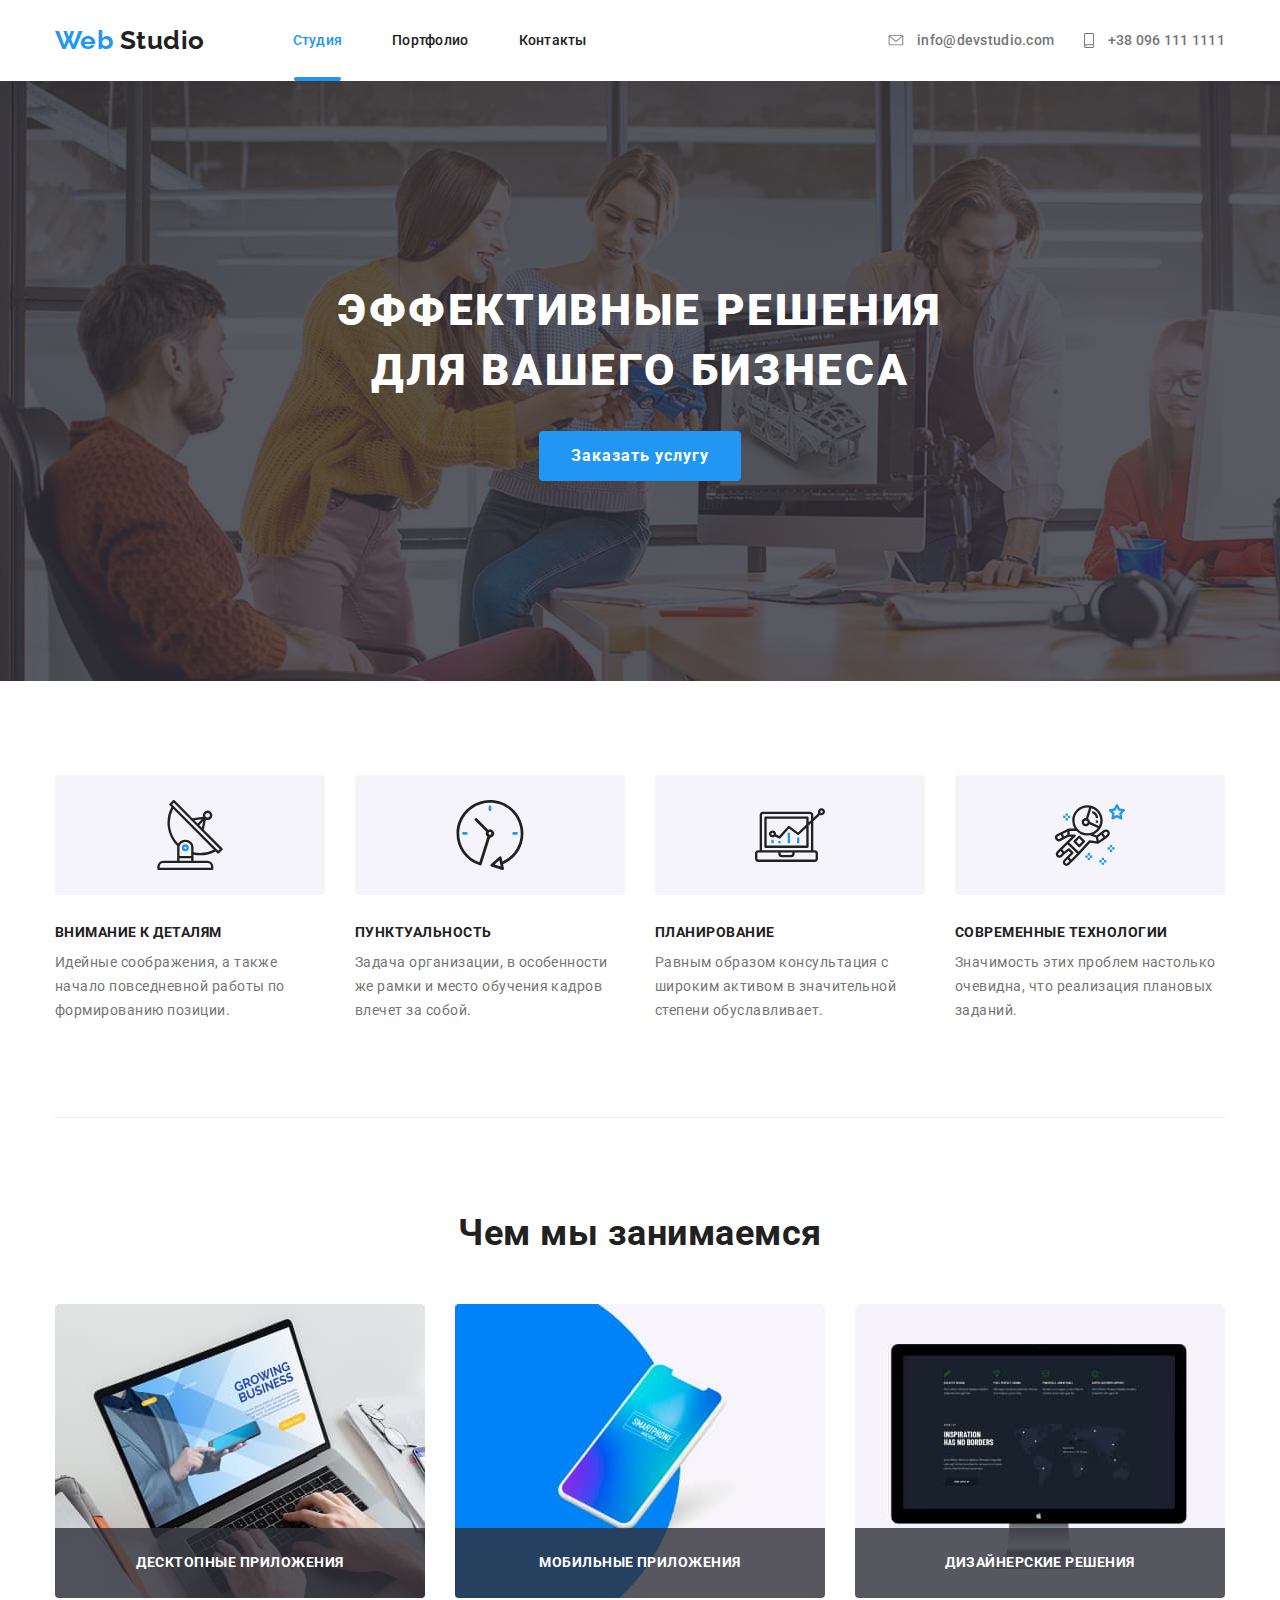
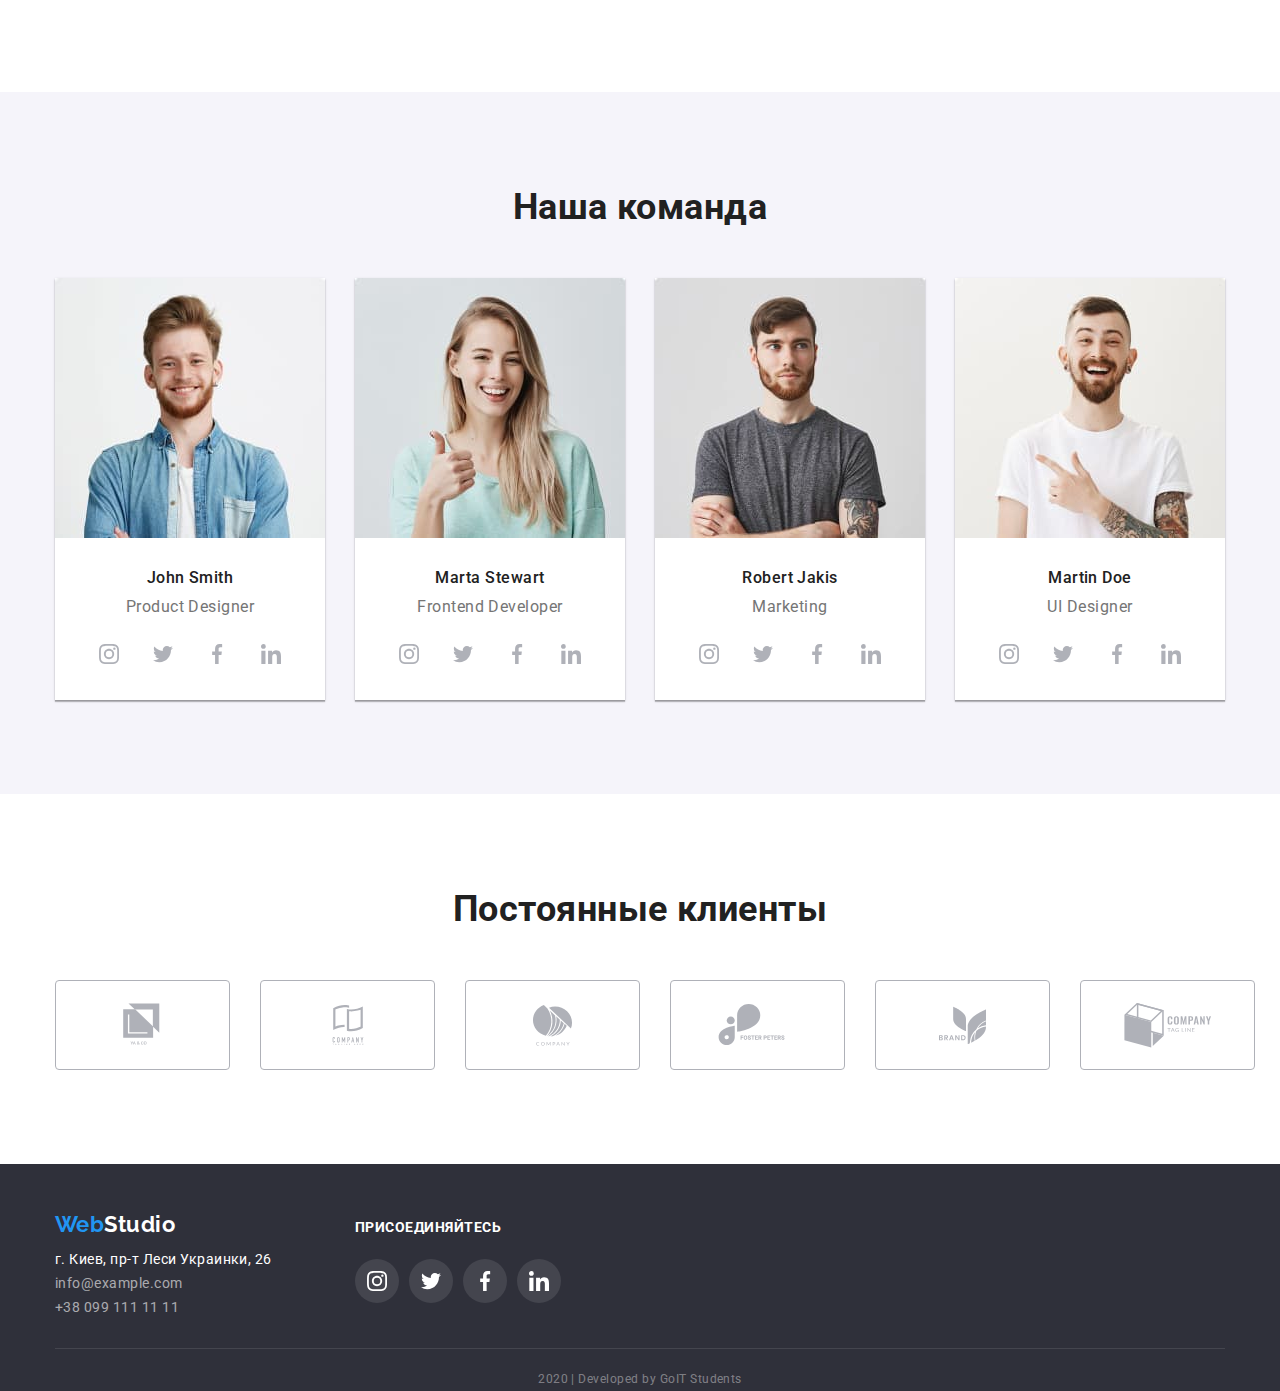
==== index.html @ d73bc552 "Create index.html" ====
<!DOCTYPE html>
<html lang="ru">
  <head>
    <meta charset="UTF-8" />
    <meta name="viewport" content="width=device-width, initial-scale=1.0" />
    <title>Document</title>
    <link
      href="https://fonts.googleapis.com/css2?family=Raleway:wght@700&family=Roboto:wght@400;500;700;900&display=swap"
      rel="stylesheet"
    />
    <link
      rel="stylesheet"
      href="https://cdnjs.cloudflare.com/ajax/libs/modern-normalize/0.6.0/modern-normalize.min.css"
    />
    <link rel="stylesheet" href="./css/styles.css" />
  </head>

  <body>
    <!--Шапка проекту-->
    <header class="header">
      <div class="container">
        <div class="navigation">
          <nav class="navigation">
            <a href="" lang="en" class="logo"><span>Web</span> Studio</a>
            <ul class="site-nav">
              <li class="item">
                <a href="./index.html" class="link current first">Студия</a>
              </li>
              <li class="item">
                <a href="./portfolio.html" class="link">Портфолио</a>
              </li>
              <li class="item"><a href="" class="link">Контакты</a></li>
            </ul>
          </nav>
          <address class="address">
            <ul class="comunication">
              <li class="item">
                <a
                  class="link"
                  href="mailto:info@devstudio.com"
                  aria-label="электронная почта"
                  ><svg class="icon" width="16px" height="11px">
                    <use href="./images/symbol-defs.svg#icon-envelope"></use>
                  </svg>
                  info@devstudio.com
                </a>
              </li>
              <li class="item">
                <a
                  class="link"
                  href="tel:+380961111111"
                  aria-label="номер телефона"
                >
                  <svg class="icon" width="10px" height="15px">
                    <use href="./images/symbol-defs.svg#icon-smartphone"></use>
                  </svg>
                  +38 096 111 1111
                </a>
              </li>
            </ul>
          </address>
        </div>
      </div>
    </header>

    <main>
      <!--Головний заголовок-->

      <section class="main">
        <div class="main-content">
          <h1 class="main-title">
            эффективные решения <br />
            для вашего бизнеса
          </h1>
          <button class="main-button">Заказать услугу</button>
        </div>
      </section>

      <!--Рішення для бізнесу-->
      <section class="recipe-success">
        <div class="container">
          <h2 class="visually-hidden">Залог успеха</h2>
          <ul class="list">
            <li class="item">
              <div class="button" aria-label="антена">
                <svg class="icon">
                  <use href="./images/symbol-defs.svg#icon-antenna"></use>
                </svg>
              </div>
              <h3 class="header">Внимание к деталям</h3>
              <p class="text">
                Идейные соображения, а также начало повседневной работы по
                формированию позиции.
              </p>
            </li>
            <li class="item">
              <div class="button" aria-label="часы">
                <svg class="icon">
                  <use href="./images/symbol-defs.svg#icon-clock"></use>
                </svg>
              </div>
              <h3 class="header">Пунктуальность</h3>
              <p class="text">
                Задача организации, в особенности же рамки и место обучения
                кадров влечет за собой.
              </p>
            </li>
            <li class="item">
              <div class="button" aria-label="диаграмма">
                <svg class="icon">
                  <use href="./images/symbol-defs.svg#icon-diagram"></use>
                </svg>
              </div>
              <h3 class="header">Планирование</h3>
              <p class="text">
                Равным образом консультация с широким активом в значительной
                степени обуславливает.
              </p>
            </li>
            <li class="item">
              <div class="button" aria-label="астронавт">
                <svg class="icon">
                  <use href="./images/symbol-defs.svg#icon-astronaut"></use>
                </svg>
              </div>
              <h3 class="header">Современные технологии</h3>
              <p class="text">
                Значимость этих проблем настолько очевидна, что реализация
                плановых заданий.
              </p>
            </li>
          </ul>
        </div>
      </section>

      <!--Чим ми займаємося-->

      <section class="activity">
        <div class="container">
          <h2 class="title">Чем мы занимаемся</h2>
          <ul class="activity-list">
            <li class="item">
              <img
                class="img"
                src="./images/img(6).jpg"
                alt="открытый ноутбук"
                width="370"
                height="294"
              />

              <p class="activity-text">Десктопные приложения</p>
            </li>
            <li class="item">
              <img
                class="img"
                src="./images/box(1).jpg"
                alt="смартфон"
                width="370"
                height="294"
              />

              <p class="activity-text">Мобильные приложения</p>
            </li>
            <li class="item">
              <img
                class="img"
                src="./images/img(1)(1).jpg"
                alt="монитор"
                width="370"
                height="294"
              />

              <p class="activity-text">Дизайнерские решения</p>
            </li>
          </ul>
        </div>
      </section>

      <!--Наша команда-->
      <section class="command-player">
        <div class="container">
          <h2>Наша команда</h2>
          <ul lang="en" class="list">
            <li class="item">
              <img
                src="./images/img(2)(1).jpg"
                alt="photo of John"
                width="270"
                height="260"
              />
              <h3 class="name">John Smith</h3>
              <p class="text">Product Designer</p>
              <ul class="social-links">
                <li class="item">
                  <a class="link" href="" aria-label="ссылка на инстаграм">
                    <svg class="icon" width="20px" hight="20px">
                      <use href="./images/symbol-defs.svg#icon-instagram"></use>
                    </svg>
                  </a>
                </li>
                <li class="item">
                  <a class="link" href="" aria-label="ссылка на твиттер">
                    <svg class="icon" width="20px" hight="20px">
                      <use href="./images/symbol-defs.svg#icon-twitter"></use>
                    </svg>
                  </a>
                </li>
                <li class="item">
                  <a class="link" href="" aria-label="ссылка на фейсбук">
                    <svg class="icon" width="20px" hight="20px">
                      <use href="./images/symbol-defs.svg#icon-facebook"></use>
                    </svg>
                  </a>
                </li>
                <li class="item">
                  <a class="link" href="" aria-label="ссылка на линкедин">
                    <svg class="icon" width="20px" hight="20px">
                      <use href="./images/symbol-defs.svg#icon-linkedin"></use>
                    </svg>
                  </a>
                </li>
              </ul>
            </li>
            <li class="item">
              <img
                src="./images/img(3)(1).jpg"
                alt="photo of Marta"
                width="270"
                height="260"
              />
              <h3 class="name">Marta Stewart</h3>
              <p class="text">Frontend Developer</p>
              <ul class="social-links">
                <li class="item">
                  <a class="link" href="" aria-label="ссылка на инстаграм">
                    <svg class="icon" width="20px" hight="20px">
                      <use href="./images/symbol-defs.svg#icon-instagram"></use>
                    </svg>
                  </a>
                </li>
                <li class="item">
                  <a class="link" href="" aria-label="ссылка на твиттер">
                    <svg class="icon" width="20px" hight="20px">
                      <use href="./images/symbol-defs.svg#icon-twitter"></use>
                    </svg>
                  </a>
                </li>
                <li class="item">
                  <a class="link" href="" aria-label="ссылка на фейсбук">
                    <svg class="icon" width="20px" hight="20px">
                      <use href="./images/symbol-defs.svg#icon-facebook"></use>
                    </svg>
                  </a>
                </li>
                <li class="item">
                  <a class="link" href="" aria-label="ссылка на линкедин">
                    <svg class="icon" width="20px" hight="20px">
                      <use href="./images/symbol-defs.svg#icon-linkedin"></use>
                    </svg>
                  </a>
                </li>
              </ul>
            </li>
            <li class="item">
              <img
                src="./images/img(4)(1).jpg"
                alt="photo of Robert"
                width="270"
                height="260"
              />
              <h3 class="name">Robert Jakis</h3>
              <p class="text">Marketing</p>
              <ul class="social-links">
                <li class="item">
                  <a class="link" href="" aria-label="ссылка на инстаграм">
                    <svg class="icon" width="20px" hight="20px">
                      <use href="./images/symbol-defs.svg#icon-instagram"></use>
                    </svg>
                  </a>
                </li>
                <li class="item">
                  <a class="link" href="" aria-label="ссылка на твиттер">
                    <svg class="icon" width="20px" hight="20px">
                      <use href="./images/symbol-defs.svg#icon-twitter"></use>
                    </svg>
                  </a>
                </li>
                <li class="item">
                  <a class="link" href="" aria-label="ссылка на фейсбук">
                    <svg class="icon" width="20px" hight="20px">
                      <use href="./images/symbol-defs.svg#icon-facebook"></use>
                    </svg>
                  </a>
                </li>
                <li class="item">
                  <a class="link" href="" aria-label="ссылка на линкедин">
                    <svg class="icon" width="20px" hight="20px">
                      <use href="./images/symbol-defs.svg#icon-linkedin"></use>
                    </svg>
                  </a>
                </li>
              </ul>
            </li>
            <li class="item">
              <img
                src="./images/img(5)(1).jpg"
                alt="photo of Martin"
                width="270"
                height="260"
              />
              <h3 class="name">Martin Doe</h3>
              <p class="text">UI Designer</p>
              <ul class="social-links">
                <li class="item">
                  <a class="link" href="" aria-label="ссылка на инстаграм">
                    <svg class="icon" width="20px" hight="20px">
                      <use href="./images/symbol-defs.svg#icon-instagram"></use>
                    </svg>
                  </a>
                </li>
                <li class="item">
                  <a class="link" href="" aria-label="ссылка на твиттер">
                    <svg class="icon" width="20px" hight="20px">
                      <use href="./images/symbol-defs.svg#icon-twitter"></use>
                    </svg>
                  </a>
                </li>
                <li class="item">
                  <a class="link" href="" aria-label="ссылка на фейсбук">
                    <svg class="icon" width="20px" hight="20px">
                      <use href="./images/symbol-defs.svg#icon-facebook"></use>
                    </svg>
                  </a>
                </li>
                <li class="item">
                  <a class="link" href="" aria-label="ссылка на линкедин">
                    <svg class="icon" width="20px" hight="20px">
                      <use href="./images/symbol-defs.svg#icon-linkedin"></use>
                    </svg>
                  </a>
                </li>
              </ul>
            </li>
          </ul>
        </div>
      </section>
      <section class="clients">
        <div class="container">
          <h2 class="header">Постоянные клиенты</h2>
          <ul class="clients-list">
            <li class="item">
              <a class="link" href="">
                <svg class="icon" width="44px" height="49px">
                  <use href="./images/symbol-defs.svg#icon-logo1"></use>
                </svg>
              </a>
            </li>
            <li class="item">
              <a class="link" href="">
                <svg class="icon" width="40px" height="52px">
                  <use href="./images/symbol-defs.svg#icon-logo2"></use>
                </svg>
              </a>
            </li>
            <li class="item">
              <a class="link" href="">
                <svg class="icon" width="41px" height="43px">
                  <use href="./images/symbol-defs.svg#icon-logo3"></use>
                </svg>
              </a>
            </li>
            <li class="item">
              <a class="link" href="">
                <svg class="icon" width="80px" height="42px">
                  <use href="./images/symbol-defs.svg#icon-logo4"></use>
                </svg>
              </a>
            </li>
            <li class="item">
              <a class="link" href="">
                <svg class="icon" width="59px" height="47px">
                  <use href="./images/symbol-defs.svg#icon-logo5"></use>
                </svg>
              </a>
            </li>
            <li class="item">
              <a class="link" href="">
                <svg class="icon" width="88px" height="45px">
                  <use href="./images/symbol-defs.svg#icon-logo6"></use>
                </svg>
              </a>
            </li>
          </ul>
        </div>
      </section>
    </main>
    <footer class="footer">
      <div class="container">
        <div class="footer-up">
          <a href="" lang="en" class="logo"><span>Web</span>Studio</a>
          <h2 class="footer-call">присоединяйтесь</h2>
        </div>
        <div class="footer-middle">
          <address class="address">
            г. Киев, пр-т Леси Украинки, 26
            <ul class="footer-nav">
              <li>
                <a href="mailto:info@example.com" class="footer-link"
                  >info@example.com</a
                >
              </li>
              <li>
                <a href="tell:+380991111111" class="footer-link"
                  >+38 099 111 11 11</a
                >
              </li>
            </ul>
          </address>

          <ul class="social-links">
            <li class="item">
              <a class="link" href="" aria-label="ссылка на инстаграм">
                <svg class="icon" width="20px" hight="20px">
                  <use href="./images/symbol-defs.svg#icon-instagram"></use>
                </svg>
              </a>
            </li>
            <li class="item">
              <a class="link" href="" aria-label="ссылка на твиттер">
                <svg class="icon" width="20px" hight="20px">
                  <use href="./images/symbol-defs.svg#icon-twitter"></use>
                </svg>
              </a>
            </li>
            <li class="item">
              <a class="link" href="" aria-label="ссылка на фейсбук">
                <svg class="icon" width="20px" hight="20px">
                  <use href="./images/symbol-defs.svg#icon-facebook"></use>
                </svg>
              </a>
            </li>
            <li class="item">
              <a class="link" href="" aria-label="ссылка на линкедин">
                <svg class="icon" width="20px" hight="20px">
                  <use href="./images/symbol-defs.svg#icon-linkedin"></use>
                </svg>
              </a>
            </li>
          </ul>
        </div>

        <p class="footer-developer">2020 | Developed by GoIT Students</p>
      </div>
    </footer>
  </body>
</html>
---- css/styles.css ----
/*Основний колір тексту #212121*/
/*Другорядний колір тексту #757575*/
/* білий колір #FFFFFF */
/* колір акценту #2196F3 */
/* колір футера тексту rgba(255, 255, 255, 0.6) */
/* Другорядний колір фону #F5F4FA*/
/* Колір фону футера #2F303A */
:root {
  --primery-text-color: #212121;
  --section-text-color: #757575;
  --accent-color: #2196f3;
  --primery-bcg-color: #ffffff;
  --footer-bcg-color: #2f303a;
}
html {
  box-sizing: border-box;
  line-height: 0;
}
*,
*::before,
*::after {
  box-sizing: inherit;
}
.container {
  width: 1200px;
  margin-left: auto;
  margin-right: auto;
  padding-left: 15px;
  padding-right: 15px;
}
body {
  background-color: var(--primery-bcg-color);
  color: var(--primery-text-color);

  font-family: Roboto, sans-serif;
  letter-spacing: 0.03em;
}
a {
  color: inherit;
  text-decoration: none;
  margin: 0;
  padding: 0;
  border: none;
  box-shadow: none;
}
ul {
  list-style: none;
  margin: 0;
  padding: 0;
}
img {
  height: auto;
}
.visually-hidden {
  position: absolute;
  width: 1px;
  height: 1px;
  border: 0;
  margin: -1px;
  padding: 0;
  clip: rect(0 0 0 0);
  overflow: hidden;
}
.header {
  position: relative;
}
.navigation {
  display: flex;
  align-items: center;
}
.logo {
  font-family: Raleway, sans-serif;
  font-weight: 700;
  font-size: 26px;
  line-height: 1.2;
  width: 153px;
  margin-right: 85px;
  padding-top: 25px;
  padding-bottom: 25px;
}
.logo span {
  color: var(--accent-color);
}
.navigation .address {
  font-style: normal;
  margin-left: auto;
}
.site-nav {
  font-weight: 500;
  font-size: 14px;
  line-height: 1.14;
  letter-spacing: 0.02em;

  display: flex;
}

.site-nav .item {
  margin-right: 50px;
}
.site-nav .item:last-child {
  margin-right: 0px;
}
.site-nav .link:hover,
.site-nav .link:focus {
  color: var(--accent-color);
}
.site-nav .link.current {
  color: var(--accent-color);
  display: flex;
  justify-content: center;
}
.link.current.first {
  width: 49px;
}
.link.current.second {
  width: 77px;
}
.site-nav .link.current::after {
  position: absolute;
  bottom: 0;
  display: block;
  background-repeat: no-repeat;
  content: "";
  height: 4px;
}
.first::after {
  width: 47px;
  background-image: url(./../images/hover1.svg);
}
.second::after {
  width: 77px;
  background-image: url(./../images/hover2.svg);
}

.comunication {
  color: var(--section-text-color);

  font-weight: 500;
  font-size: 14px;
  line-height: 1.14;
  letter-spacing: 0.02em;
  display: flex;
}
.comunication .item {
  margin-right: 30px;
}
.comunication .item:last-child {
  margin-right: 0px;
}

.comunication .link:hover,
.comunication .link:focus {
  color: var(--accent-color);
}
.comunication .icon {
  fill: currentColor;
  margin-right: 10px;
  vertical-align: middle;
}

h1,
h2,
h3 {
  margin: 0;
}
h2 {
  font-weight: 700;
  font-size: 36px;
  line-height: 1.17;
  text-align: center;
}
p {
  margin: 0;
}
.main {
  height: 600px;
  max-width: 1600px;
  margin-left: auto;
  margin-right: auto;
  padding-bottom: 94px;
  background-color: rgba(47, 48, 58, 0.8);
  background-image: linear-gradient(
      to right,
      rgba(47, 48, 58, 0.8),
      rgba(47, 48, 58, 0.8)
    ),
    url("../images/Header\ img\(1\).jpg");
}
.main-content {
  text-align: center;
  padding-top: 200px;
}
.main-title {
  color: #ffffff;

  font-weight: 900;
  font-size: 44px;
  line-height: 1.36;

  letter-spacing: 0.06em;
  text-transform: uppercase;
  height: 104px;

  margin-bottom: 46px;
}

.main-button {
  background-color: var(--accent-color);
  color: #ffffff;

  font-weight: 700;
  font-size: 16px;
  line-height: 1.88;

  letter-spacing: 0.06em;
  height: 50px;
  min-width: 200px;
  padding: 10px 32px;
  border-radius: 4px;
  border: 0;
}
.recipe-success {
  padding-top: 94px;
}
.recipe-success .list {
  display: flex;
  border-bottom-width: 1px;
  border-bottom-style: solid;
  border-bottom-color: #ececec;
  padding-bottom: 94px;
}
.recipe-success .item {
  width: 270px;
  margin-right: 30px;
}

.recipe-success .item:last-child {
  margin-right: 0px;
}
.recipe-success .button {
  height: 120px;
  background: #f5f4fa;
  border-radius: 4px;
  padding: 25px 100px;
}
.recipe-success .icon {
  width: 70px;
  height: 70px;
}

.recipe-success .header {
  font-weight: 700;
  font-size: 14px;
  line-height: 1.14;
  text-transform: uppercase;
  padding-top: 30px;
  margin-bottom: 10px;
}
.recipe-success .text {
  color: var(--section-text-color);

  font-size: 14px;
  line-height: 1.71;
}

.activity {
  padding-top: 94px;
  padding-bottom: 94px;
}
.activity-img {
}
.activity .title {
  margin-bottom: 50px;
}
.activity-list {
  display: flex;
}
.activity .item {
  position: relative;
  height: 294px;
  width: 370px;
  text-align: center;
  margin-right: 30px;
}
.activity .item:last-child {
  margin-right: 0;
}

.activity-text {
  position: absolute;
  bottom: 0;

  background: rgba(47, 48, 58, 0.8);
  color: #ffffff;

  font-weight: 700;
  font-size: 14px;
  line-height: 1.14;
  text-transform: uppercase;
  border-radius: 0px 0px 4px 4px;
  border: 0;
  width: 370px;
  height: 70px;
  padding-top: 27px;
  padding-bottom: 27px;
}
.command-player {
  background: #f5f4fa;
  padding-top: 94px;
  padding-bottom: 94px;
}
.command-player .list {
  margin-top: 50px;
  display: flex;
}

.command-player .item {
  margin-right: 30px;
  text-align: center;
  background-color: #ffffff;
  box-shadow: 0px 2px 1px rgba(0, 0, 0, 0.2), 0px 1px 1px rgba(0, 0, 0, 0.14),
    0px 1px 3px rgba(0, 0, 0, 0.12);
}
.command-player .item:last-child {
  margin-right: 0px;
}
.command-player .name {
  font-weight: 500;
  font-size: 16px;
  line-height: 1.19;

  margin-top: 30px;
  margin-bottom: 10px;
}
.command-player .text {
  color: var(--section-text-color);

  font-size: 16px;
  line-height: 1.19;
  padding-bottom: 16px;
}
.command-player .social-links {
  display: flex;
  width: 206px;
  margin-left: auto;
  margin-right: auto;

  padding-bottom: 24px;
}
.command-player .social-links .item {
  margin-left: auto;
  margin-right: auto;
  box-shadow: none;
}

.command-player .social-links .link {
  display: inline-block;
  width: 44px;
  height: 44px;
  margin-right: 10px;
  padding-top: 12px;
  fill: #afb1b8;
}
.command-player .social-links .link:hover,
.command-player .social-links .link:focus {
  background-color: var(--accent-color);
  border-radius: 50%;
  fill: #ffffff;
}

.command-player .social-links .icon {
  height: 20px;
}

.clients {
  margin-top: 94px;
  margin-bottom: 94px;
}
.clients .header {
  margin-bottom: 50px;
}
.clients-list {
  display: flex;
}
.clients-list .item {
  margin-right: 30px;
}

.clients-list .item:last-child {
  margin-right: 0;
}
.clients-list .link {
  display: flex;
  justify-content: center;
  align-items: center;

  border: 1px solid #afb1b8;
  border-radius: 4px;
  width: 175px;
  height: 90px;
  fill: #afb1b8;
}
.clients-list .link:hover,
.clients-list .link:focus {
  border-color: var(--accent-color);
  fill: var(--accent-color);
}

footer {
  background-color: var(--footer-bcg-color);
  color: #ffffff;

  font-size: 14px;
  line-height: 1.7;
}
.footer-up {
  display: flex;
}
.footer-middle {
  display: flex;
}
.footer .logo {
  font-size: 22px;
  line-height: 1.18;
  width: 129px;
  margin-right: 171px;

  padding-top: 48px;
  padding-bottom: 0;
}
.footer > span {
  color: var(--accent-color);
}

.footer .address {
  font-style: normal;

  width: 231px;
  padding-top: 10px;
  margin-bottom: 28px;
}
.footer-nav {
  color: rgba(255, 255, 255, 0.6);
}

.footer .social-links {
  display: flex;
  margin-top: 21px;
  margin-left: 69px;
  width: 206px;
}

.footer .social-links .item {
  margin-right: 10px;
}
.footer .social-links .item:last-child {
  margin-right: 0;
}
.footer .social-links .link {
  display: flex;
  justify-content: center;

  background: rgba(255, 255, 255, 0.1);
  border-radius: 50%;
  width: 44px;
  height: 44px;
  fill: #ffffff;
}
.footer .social-links .link:hover,
.footer .social-links .link:focus {
  background: var(--accent-color);
}

.footer-call {
  font-size: 14px;
  line-height: 1.14;
  text-transform: uppercase;
  padding-top: 56px;
}

.footer-developer {
  color: rgba(255, 255, 255, 0.4);

  font-size: 12px;
  line-height: 2;
  text-align: center;
  padding-top: 18px;
  border-top-width: 1px;
  border-top-style: solid;
  border-top-color: rgba(255, 255, 255, 0.1);
}
.filter {
  padding-top: 94px;
  padding-bottom: 94px;
}
.filter-list {
  display: flex;
  width: 611px;
  margin-left: auto;
  margin-right: auto;
  padding-bottom: 50px;
}
.filter-list .item {
  margin-right: 8px;
}
.filter-list .item:last-child {
  margin-right: 0;
}

.filter .button {
  background-color: #f5f4fa;
  height: 38px;

  font-family: Roboto, sans-serif;
  font-weight: 500;
  font-size: 16px;
  line-height: 1.62;
  text-align: center;
  border: 0;

  padding: 6px 22px;
}
.filter .button:hover,
.filter .button:focus {
  background-color: var(--accent-color);
  color: #ffffff;
}

.extended-list {
  display: flex;

  flex-wrap: wrap;
}
.extended-list .item {
  width: 370px;
  margin-right: 30px;
  margin-bottom: 30px;
}
.extended-list .item:nth-child(3n) {
  margin-right: 0;
}
.extended-list .item:nth-last-child(-n + 3) {
  margin-bottom: 0;
}
.extended-list .link {
  display: block;
  width: 370px;
  border: 1px solid #eeeeee;
  border-radius: 5px;
}
.extended-list .link:hover {
  box-shadow: 1px 4px 6px rgba(0, 0, 0, 0.16), 0px 4px 4px rgba(0, 0, 0, 0.06),
    0px 1px 1px rgba(0, 0, 0, 0.12);
}
.extended-list .link:focus {
  box-shadow: 1px 4px 6px rgba(0, 0, 0, 0.16), 0px 4px 4px rgba(0, 0, 0, 0.06),
    0px 1px 1px rgba(0, 0, 0, 0.12);
}
.extended-list .description {
  width: 370px;
  background-color: #ffffff;
}

.filter .header {
  font-weight: 700;
  font-size: 18px;
  line-height: 2;
  letter-spacing: 0.06em;
  text-align: left;
  padding-top: 20px;
  padding-left: 24px;
  margin-bottom: 4px;
}
.filter .text {
  color: var(--section-text-color);

  font-size: 16px;
  line-height: 1.88;
  padding-bottom: 20px;
  padding-left: 24px;
}

.filter .text-hover {
  background-color: var(--accent-color);
  color: #ffffff;

  font-size: 18px;
  line-height: 1.56;
  display: none;
}
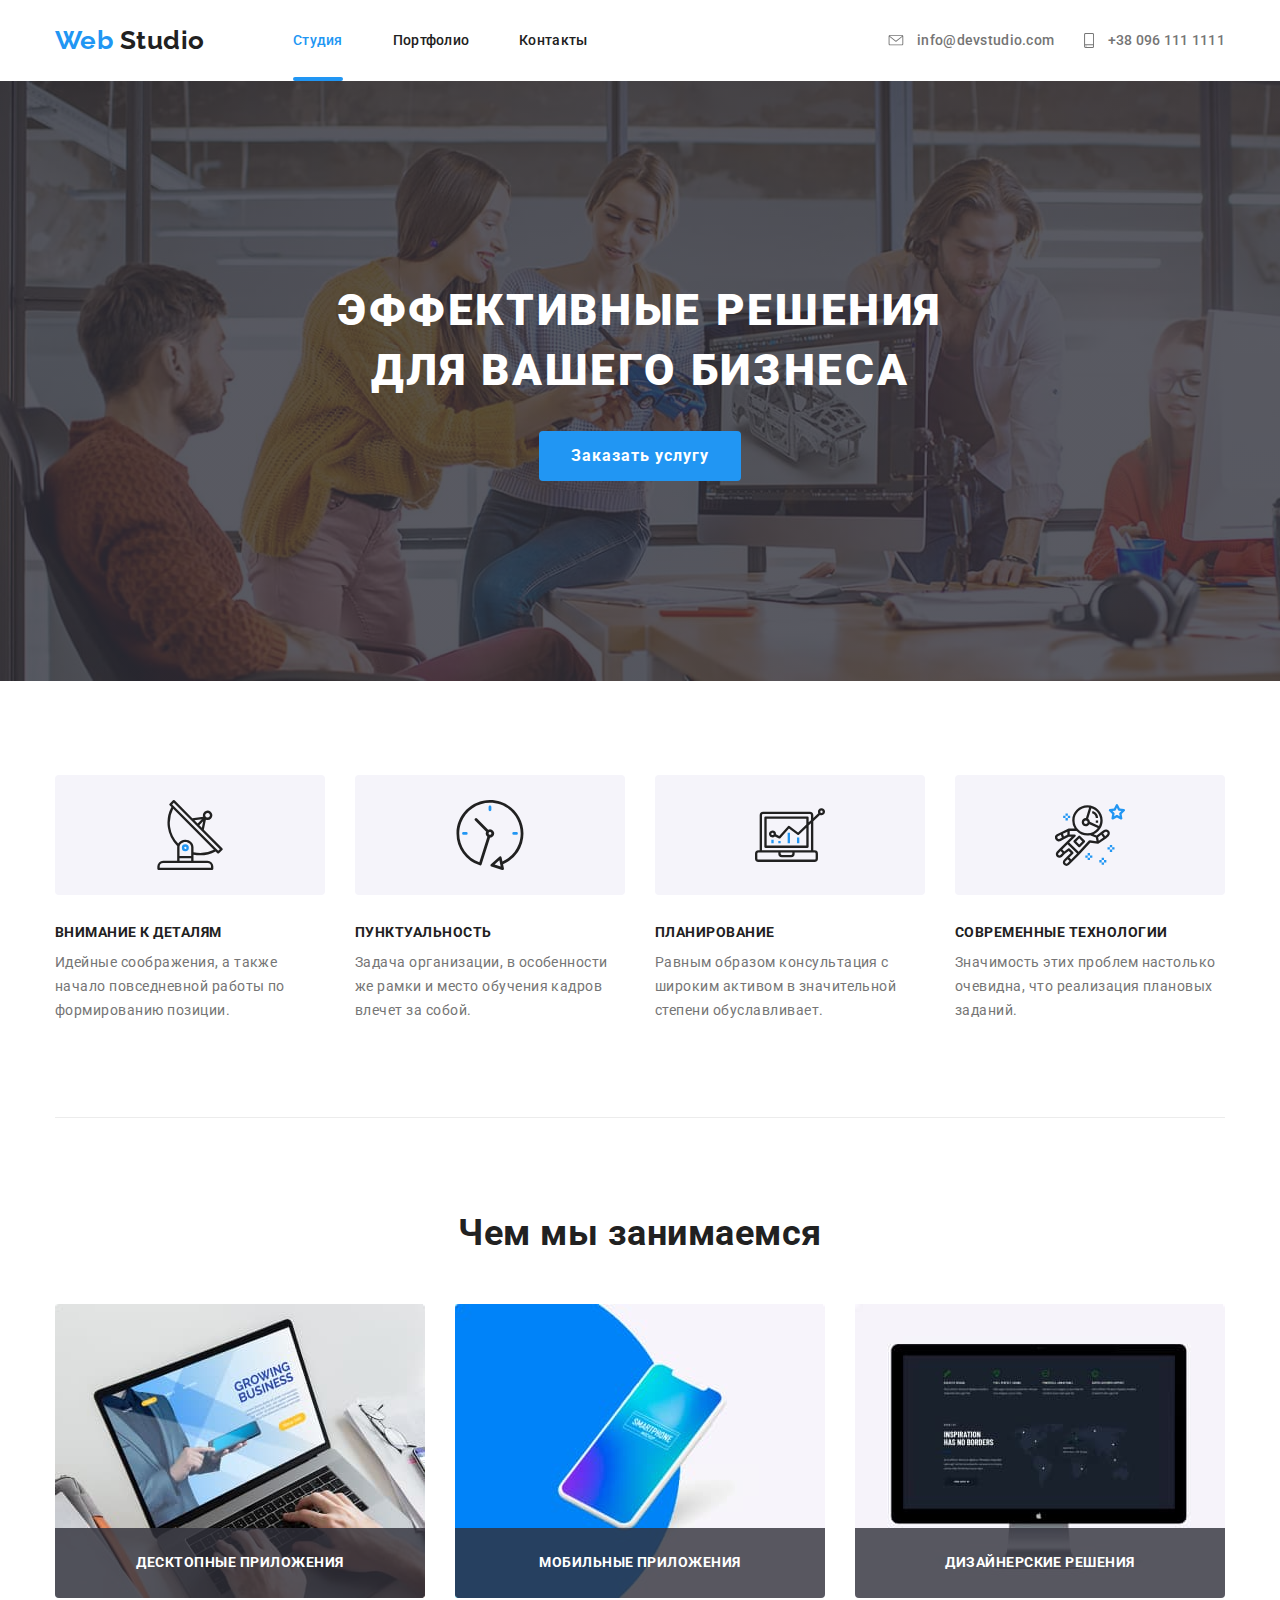
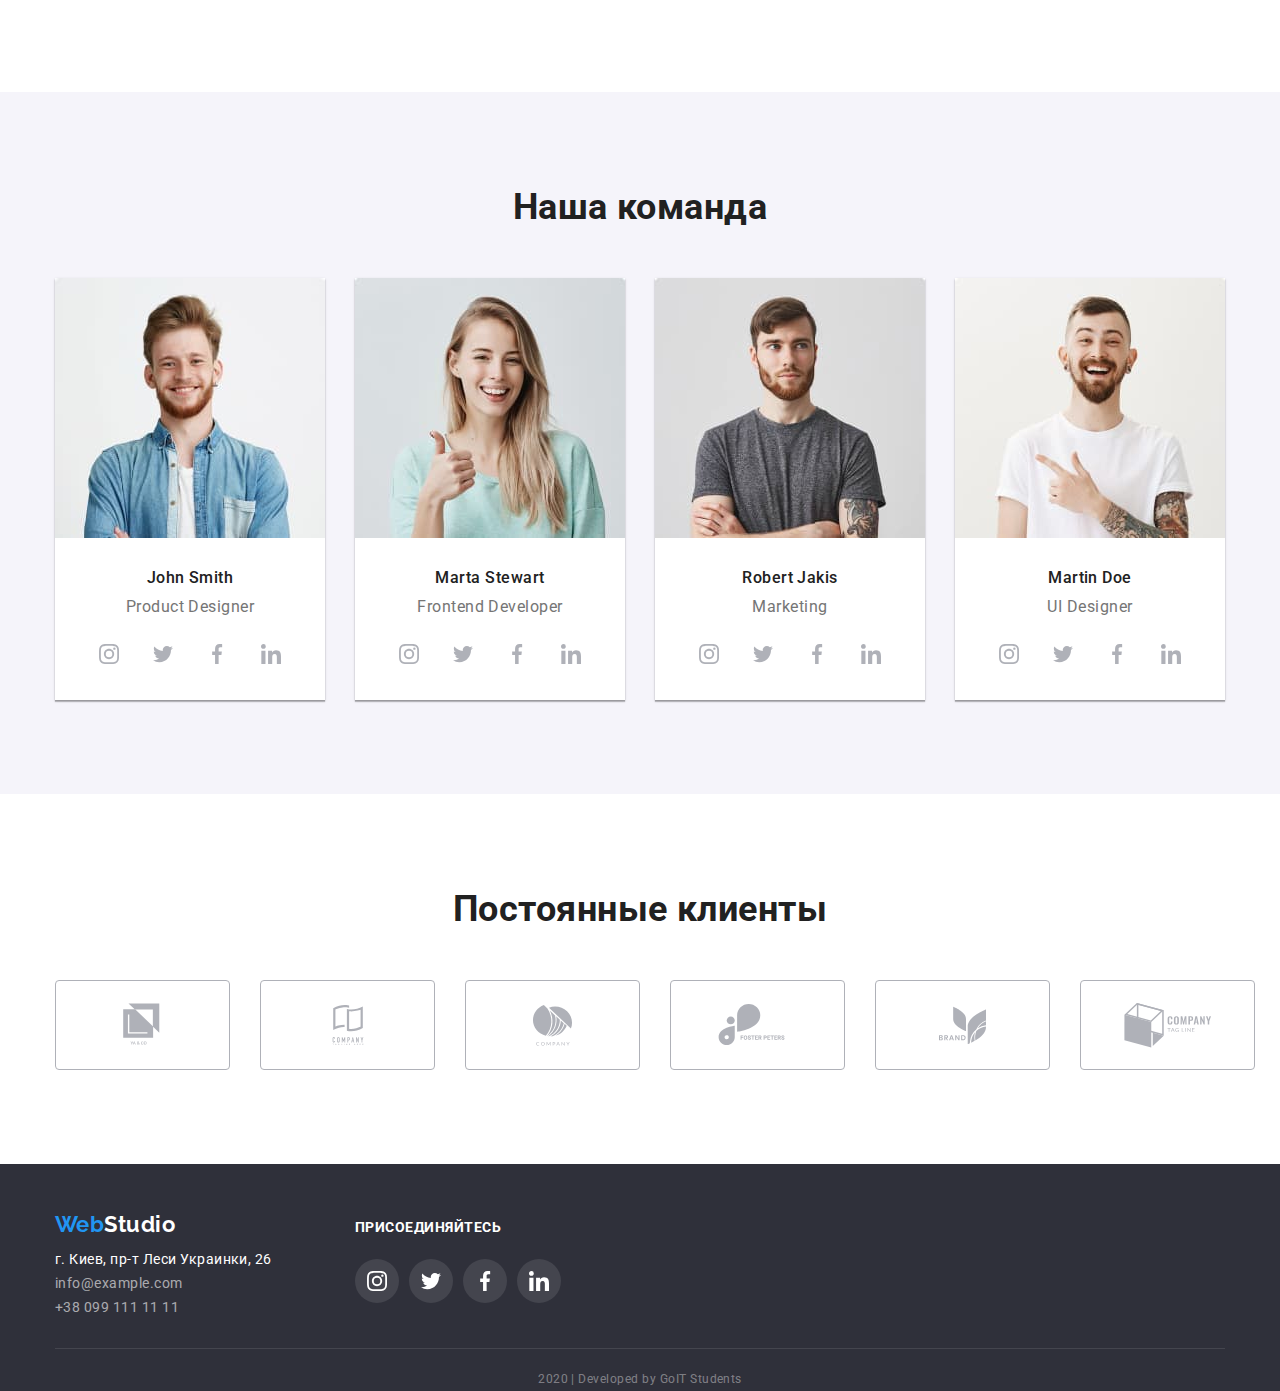
==== commit 2d852fd3: "Update index.html" ====
--- a/index.html
+++ b/index.html
@@ -24,7 +24,7 @@
             <a href="" lang="en" class="logo"><span>Web</span> Studio</a>
             <ul class="site-nav">
               <li class="item">
-                <a href="./index.html" class="link current first">Студия</a>
+                <a href="./index.html" class="link current">Студия</a>
               </li>
               <li class="item">
                 <a href="./portfolio.html" class="link">Портфолио</a>
--- a/css/styles.css
+++ b/css/styles.css
@@ -61,9 +61,7 @@
   clip: rect(0 0 0 0);
   overflow: hidden;
 }
-.header {
-  position: relative;
-}
+
 .navigation {
   display: flex;
   align-items: center;
@@ -90,8 +88,10 @@
   font-size: 14px;
   line-height: 1.14;
   letter-spacing: 0.02em;
-
-  display: flex;
+  height: 80px;
+  display: flex;
+  padding-top: 32px;
+  padding-bottom: 32px;
 }
 
 .site-nav .item {
@@ -99,37 +99,35 @@
 }
 .site-nav .item:last-child {
   margin-right: 0px;
+}
+.site-nav .link {
+  transition-property: color;
+  transition-duration: 250ms;
+  transition-timing-function: cubic-bezier(0.4, 0, 0.2, 1);
 }
 .site-nav .link:hover,
 .site-nav .link:focus {
   color: var(--accent-color);
 }
-.site-nav .link.current {
+.link.current {
+  position: relative;
   color: var(--accent-color);
-  display: flex;
-  justify-content: center;
-}
-.link.current.first {
-  width: 49px;
-}
-.link.current.second {
-  width: 77px;
-}
-.site-nav .link.current::after {
+  display: inline-flex;
+  align-items: flex-start;
+  height: 48px;
+}
+
+.link.current::after {
+  display: inline-block;
   position: absolute;
+  content: "";
+  left: 0;
   bottom: 0;
-  display: block;
-  background-repeat: no-repeat;
-  content: "";
+  width: 100%;
   height: 4px;
-}
-.first::after {
-  width: 47px;
-  background-image: url(./../images/hover1.svg);
-}
-.second::after {
-  width: 77px;
-  background-image: url(./../images/hover2.svg);
+
+  background-color: var(--accent-color);
+  border-radius: 2px;
 }
 
 .comunication {
@@ -146,6 +144,11 @@
 }
 .comunication .item:last-child {
   margin-right: 0px;
+}
+.comunication .link {
+  transition-property: color;
+  transition-duration: 250ms;
+  transition-timing-function: cubic-bezier(0.4, 0, 0.2, 1);
 }
 
 .comunication .link:hover,
@@ -360,6 +363,9 @@
   margin-right: 10px;
   padding-top: 12px;
   fill: #afb1b8;
+  transition-property: background-color border-radius fill;
+  transition-duration: 250ms;
+  transition-timing-function: cubic-bezier(0.4, 0, 0.2, 1);
 }
 .command-player .social-links .link:hover,
 .command-player .social-links .link:focus {
@@ -399,6 +405,9 @@
   width: 175px;
   height: 90px;
   fill: #afb1b8;
+  transition-property: border-color fill;
+  transition-duration: 250ms;
+  transition-timing-function: cubic-bezier(0.4, 0, 0.2, 1);
 }
 .clients-list .link:hover,
 .clients-list .link:focus {
@@ -465,6 +474,9 @@
   width: 44px;
   height: 44px;
   fill: #ffffff;
+  transition-property: background-color;
+  transition-duration: 250ms;
+  transition-timing-function: cubic-bezier(0.4, 0, 0.2, 1);
 }
 .footer .social-links .link:hover,
 .footer .social-links .link:focus {
@@ -517,8 +529,10 @@
   line-height: 1.62;
   text-align: center;
   border: 0;
-
   padding: 6px 22px;
+  transition-property: background-color color;
+  transition-duration: 250ms;
+  transition-timing-function: cubic-bezier(0.4, 0, 0.2, 1);
 }
 .filter .button:hover,
 .filter .button:focus {
@@ -547,15 +561,41 @@
   width: 370px;
   border: 1px solid #eeeeee;
   border-radius: 5px;
-}
-.extended-list .link:hover {
-  box-shadow: 1px 4px 6px rgba(0, 0, 0, 0.16), 0px 4px 4px rgba(0, 0, 0, 0.06),
-    0px 1px 1px rgba(0, 0, 0, 0.12);
-}
+  transition-property: box-shadow;
+  transition-duration: 250ms;
+  transition-timing-function: cubic-bezier(0.4, 0, 0.2, 1);
+}
+.extended-list .link:hover,
 .extended-list .link:focus {
   box-shadow: 1px 4px 6px rgba(0, 0, 0, 0.16), 0px 4px 4px rgba(0, 0, 0, 0.06),
     0px 1px 1px rgba(0, 0, 0, 0.12);
 }
+.thumb {
+  position: relative;
+  width: 370px;
+  height: 294px;
+  overflow: hidden;
+}
+.thumb:hover::before {
+  transform: translateY(0);
+}
+.thumb::before {
+  position: absolute;
+  display: inline-block;
+  content: "";
+  width: 100%;
+  height: 100%;
+  background-color: rgba(33, 150, 243, 0.9);
+  opacity: 0;
+  transform: translateY(100%);
+  transition-property: opacity;
+  transition-duration: 250ms;
+  transition-timing-function: cubic-bezier(0.4, 0, 0.2, 1);
+}
+.thumb:hover::before {
+  opacity: 1;
+}
+
 .extended-list .description {
   width: 370px;
   background-color: #ffffff;
@@ -580,11 +620,23 @@
   padding-left: 24px;
 }
 
-.filter .text-hover {
-  background-color: var(--accent-color);
+.thumb .text-hover {
+  position: absolute;
+
+  top: 50%;
+  left: 50%;
+  transform: translate(-50%, -50%);
   color: #ffffff;
+  width: 322px;
+  height: 168px;
 
   font-size: 18px;
   line-height: 1.56;
-  display: none;
-}
+  opacity: 0;
+  transition-property: opacity;
+  transition-duration: 250ms;
+  transition-timing-function: cubic-bezier(0.4, 0, 0.2, 1);
+}
+.thumb .text-hover:hover {
+  opacity: 1;
+}
